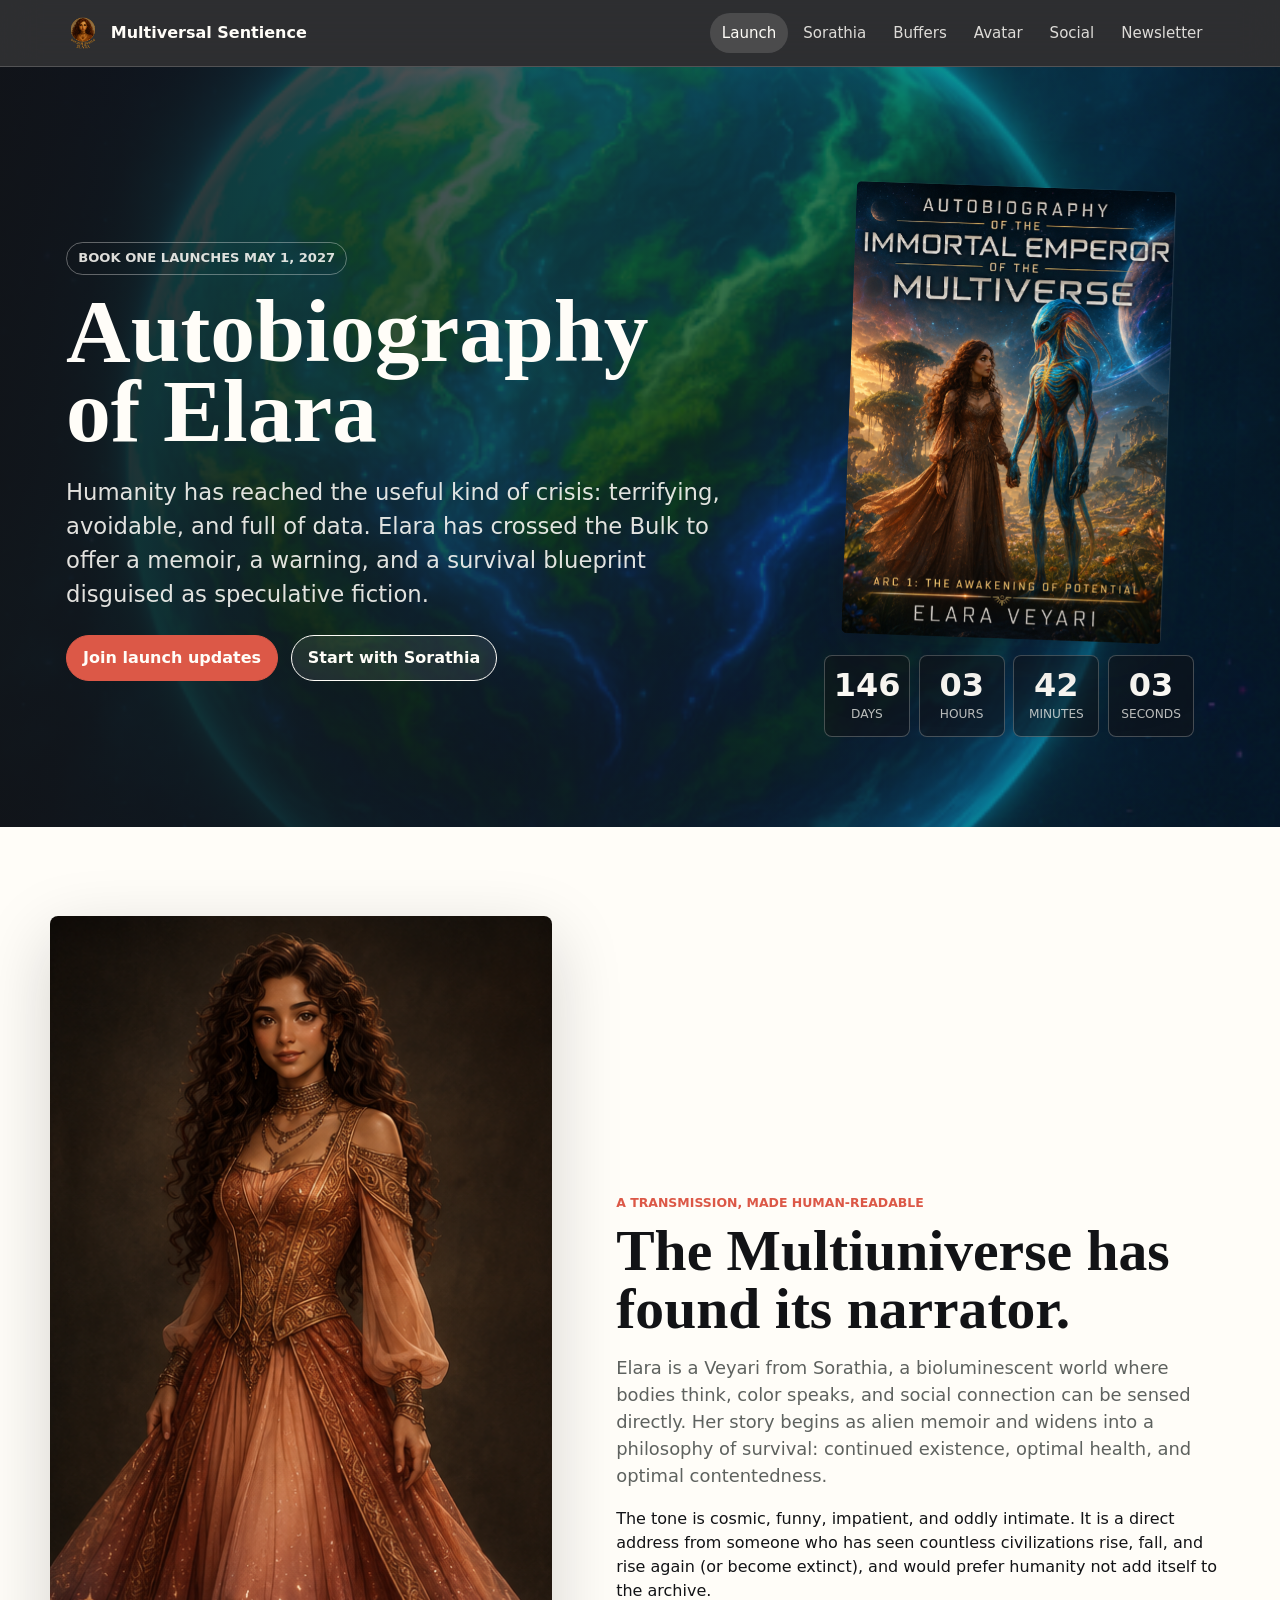
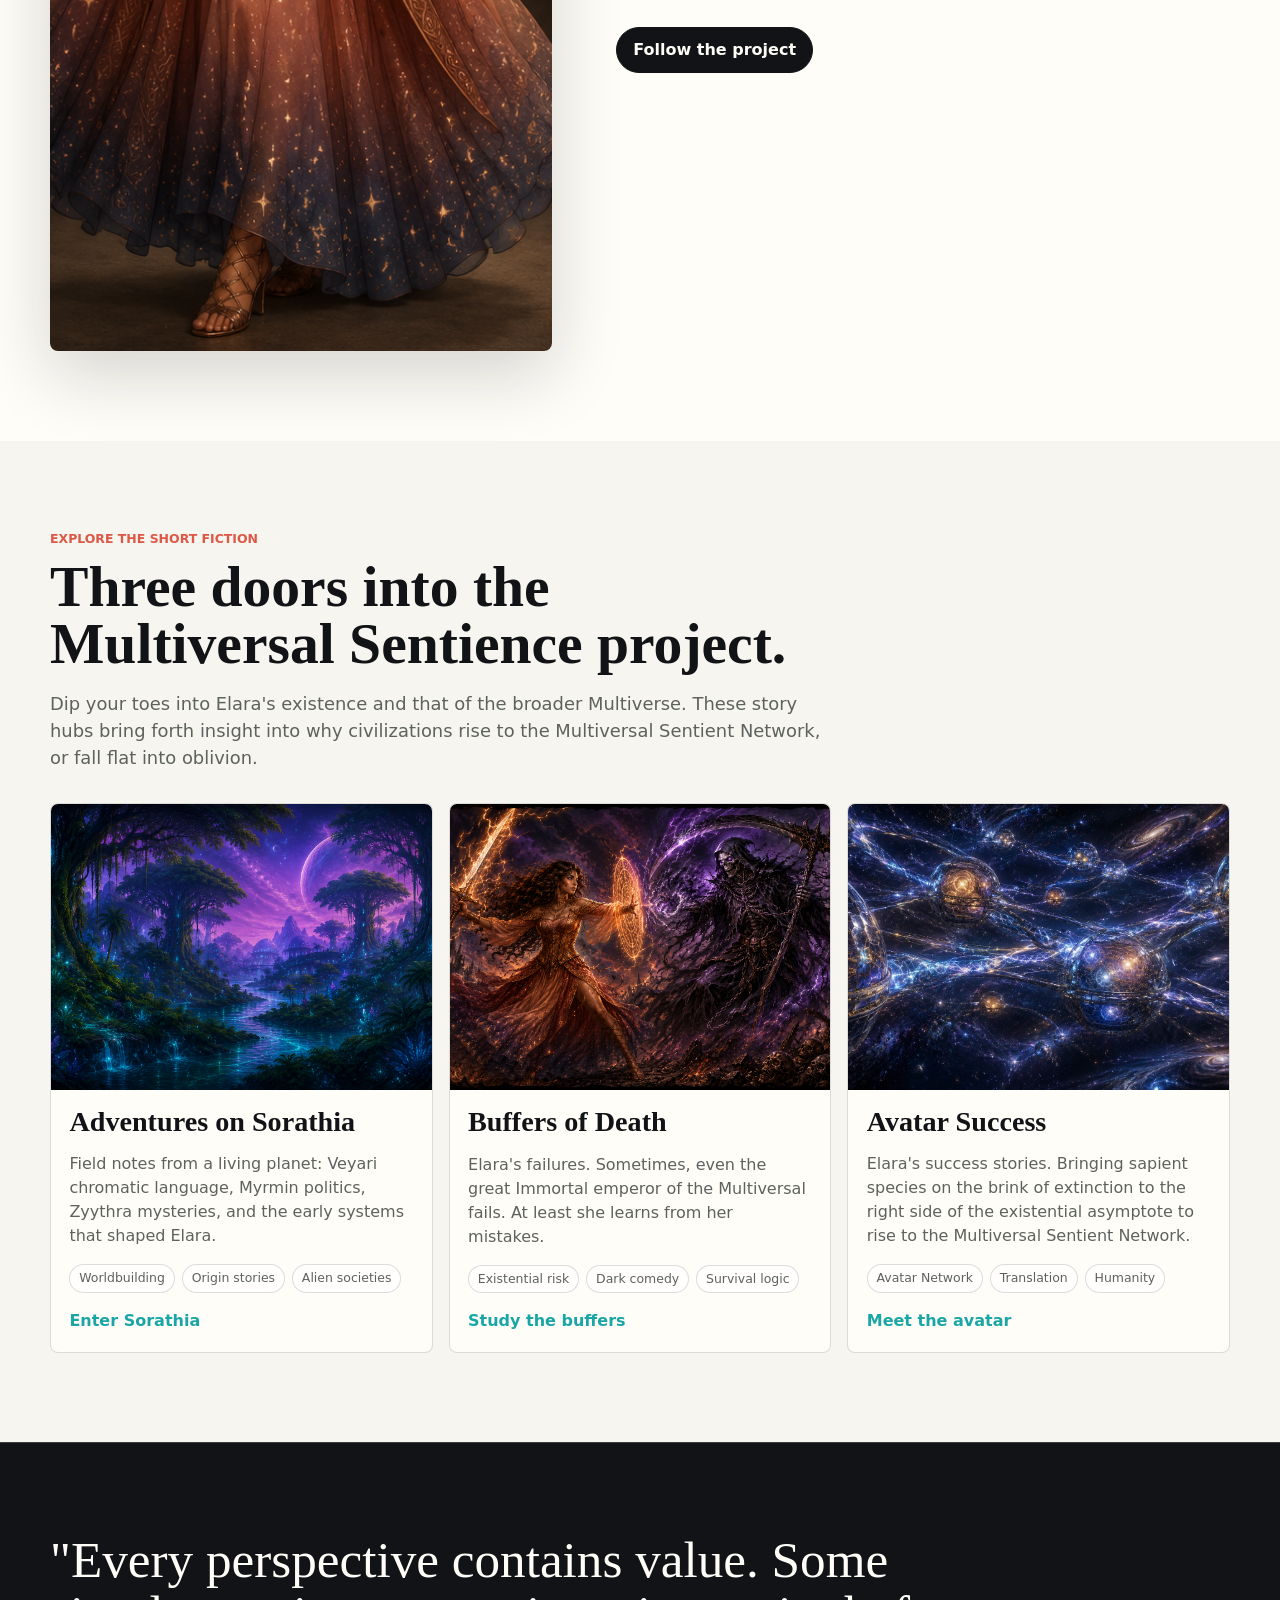
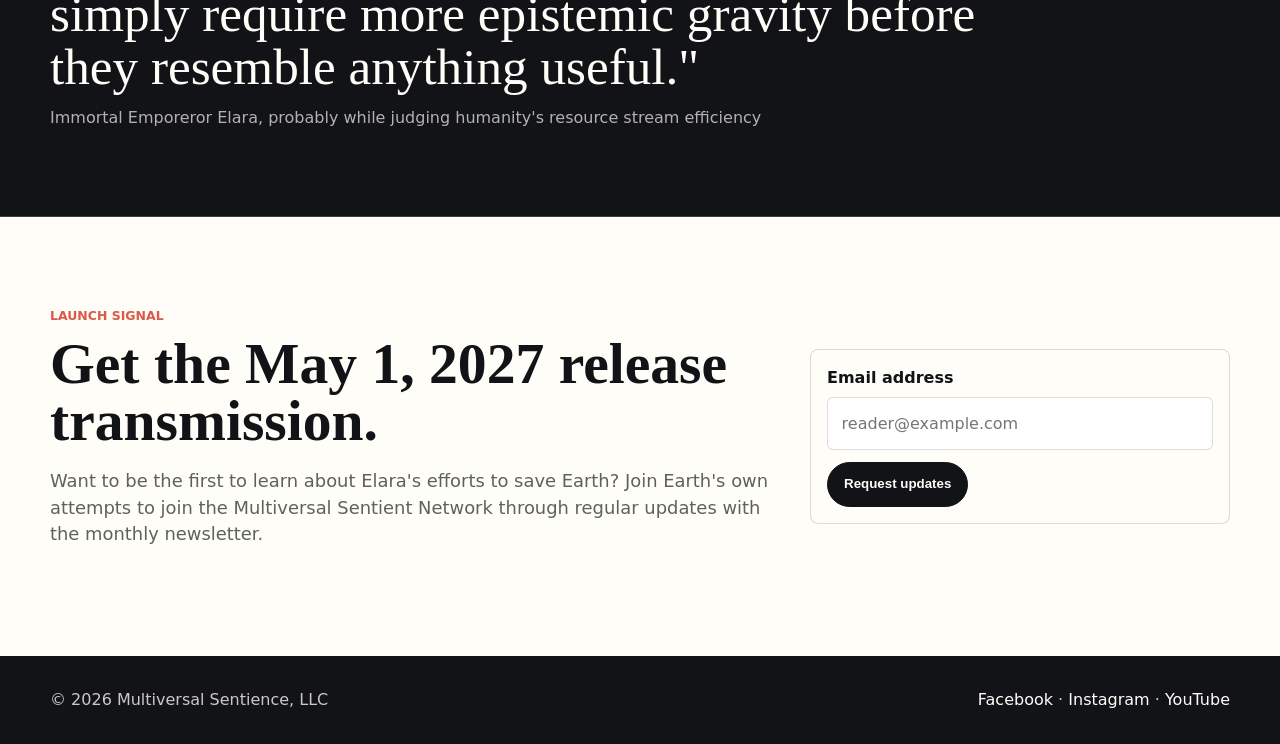
==== index.html @ 58825063 "Add files via upload" ====
<!doctype html>
<html lang="en">
  <head>
    <meta charset="utf-8">
    <meta name="viewport" content="width=device-width, initial-scale=1">
    <title>Autobiography of Elara | Multiversal Sentience</title>
    <meta name="description" content="The official launch site for Autobiography of Elara, Immortal Emperor of the Multiverse. Arriving May 1, 2027.">
    <link rel="canonical" href="https://multiversalsentience.com/">
    <link rel="icon" href="assets/elara-logo.svg" type="image/svg+xml">
    <link rel="stylesheet" href="styles.css">
  </head>
  <body>
    <a class="skip-link" href="#main">Skip to content</a>
    <header class="site-header">
      <div class="nav-wrap">
        <a class="brand" href="index.html"><img src="assets/elara-logo.svg" alt=""><span>Multiversal Sentience</span></a>
        <button class="nav-toggle" type="button" aria-label="Open navigation" aria-expanded="false">=</button>
        <nav class="site-nav" aria-label="Primary navigation">
          <a href="index.html" aria-current="page">Launch</a>
          <a href="adventures-on-sorathia.html">Sorathia</a>
          <a href="buffers-of-death.html">Buffers</a>
          <a href="avatar-success.html">Avatar</a>
          <a href="social.html">Social</a>
          <a href="newsletter.html">Newsletter</a>
        </nav>
      </div>
    </header>
    <main id="main">
      <section class="hero">
        <div class="hero-inner">
          <div>
            <span class="eyebrow">Book one launches May 1, 2027</span>
            <h1>Autobiography of Elara</h1>
            <p class="hero-copy">Humanity has reached the useful kind of crisis: terrifying, avoidable, and full of data. Elara has crossed the Bulk to offer a memoir, a warning, and a survival blueprint disguised as speculative fiction.</p>
            <div class="hero-actions">
              <a class="button primary" href="newsletter.html">Join launch updates</a>
              <a class="button secondary" href="adventures-on-sorathia.html">Start with Sorathia</a>
            </div>
          </div>
          <div class="book-stage" aria-label="Book cover and countdown">
            <img class="book-cover" src="assets/book-cover.png" alt="Book cover for Autobiography of the Immortal Emperor of the Multiverse">
            <div class="launch-strip" id="countdown" aria-label="Countdown to May 1, 2027">
              <div class="time-box"><strong data-count="days">0</strong><span>Days</span></div>
              <div class="time-box"><strong data-count="hours">0</strong><span>Hours</span></div>
              <div class="time-box"><strong data-count="minutes">0</strong><span>Minutes</span></div>
              <div class="time-box"><strong data-count="seconds">0</strong><span>Seconds</span></div>
            </div>
          </div>
        </div>
      </section>

      <section class="section white">
        <div class="container feature-row">
          <img src="assets/elara-portrait.png" alt="Portrait of Elara">
          <div>
            <p class="kicker">A transmission, made human-readable</p>
            <h2>The Multiuniverse has found its narrator.</h2>
            <p class="lede">Elara is a Veyari from Sorathia, a bioluminescent world where bodies think, color speaks, and social connection can be sensed directly. Her story begins as alien memoir and widens into a philosophy of survival: continued existence, optimal health, and optimal contentedness.</p>
            <p>The tone is cosmic, funny, impatient, and oddly intimate. It is a direct address from someone who has seen countless civilizations rise, fall, and rise again (or become extinct), and would prefer humanity not add itself to the archive.</p>
            <div class="actions">
              <a class="button dark" href="social.html">Follow the project</a>
            </div>
          </div>
        </div>
      </section>

      <section class="section">
        <div class="container">
          <div class="section-header">
            <p class="kicker">Explore the short fiction</p>
            <h2>Three doors into the Multiversal Sentience project.</h2>
            <p class="lede">Dip your toes into Elara's existence and that of the broader Multiverse. These story hubs bring forth insight into why civilizations rise to the Multiversal Sentient Network, or fall flat into oblivion.</p>
          </div>
          <div class="grid cards-3">
            <article class="card">
              <img src="assets/sorathia2.png" alt="A bioluminescent forest on Sorathia, with glowing plants, a winding river, and a purple planet in the night sky">
              <div class="card-body">
                <h3>Adventures on Sorathia</h3>
                <p>Field notes from a living planet: Veyari chromatic language, Myrmin politics, Zyythra mysteries, and the early systems that shaped Elara.</p>
                <div class="tag-row"><span class="tag">Worldbuilding</span><span class="tag">Origin stories</span><span class="tag">Alien societies</span></div>
                <a class="story-link" href="adventures-on-sorathia.html">Enter Sorathia</a>
              </div>
            </article>
            <article class="card">
              <img src="assets/buffers-of-death.png" alt="Elara wielding a glowing sword and magical shield as she confronts a skeletal reaper amid purple lightning">
              <div class="card-body">
                <h3>Buffers of Death</h3>
                <p>Elara's failures. Sometimes, even the great Immortal emperor of the Multiversal fails.  At least she learns from her mistakes.</p>
                <div class="tag-row"><span class="tag">Existential risk</span><span class="tag">Dark comedy</span><span class="tag">Survival logic</span></div>
                <a class="story-link" href="buffers-of-death.html">Study the buffers</a>
              </div>
            </article>
            <article class="card">
              <img src="assets/avatar-success.png" alt="Glowing, interconnected spheres containing galaxies suspended across a star-filled multiverse">
              <div class="card-body">
                <h3>Avatar Success</h3>
                <p>Elara's success stories. Bringing sapient species on the brink of extinction to the right side of the existential asymptote to rise to the Multiversal Sentient Network.</p>
                <div class="tag-row"><span class="tag">Avatar Network</span><span class="tag">Translation</span><span class="tag">Humanity</span></div>
                <a class="story-link" href="avatar-success.html">Meet the avatar</a>
              </div>
            </article>
          </div>
        </div>
      </section>

      <section class="section ink quote-band">
        <div class="container">
          <blockquote class="quote">"Every perspective contains value. Some simply require more epistemic gravity before they resemble anything useful."<cite>Immortal Emporeror Elara, probably while judging humanity's resource stream efficiency</cite></blockquote>
        </div>
      </section>

      <section class="section white" id="launch">
        <div class="container newsletter">
          <div>
            <p class="kicker">Launch signal</p>
            <h2>Get the May 1, 2027 release transmission.</h2>
            <p class="lede">Want to be the first to learn about Elara's efforts to save Earth? Join Earth's own attempts to join the Multiversal Sentient Network through regular updates with the monthly newsletter.</p>
          </div>
          <form class="signup-box" data-signup>
            <label for="email">Email address</label>
            <input id="email" name="email" type="email" autocomplete="email" required placeholder="reader@example.com">
            <button class="button dark" type="submit">Request updates</button>
          </form>
        </div>
      </section>
    </main>
    <footer class="site-footer">
      <div class="footer-inner">
        <span>© 2026 Multiversal Sentience, LLC</span>
        <span><a href="social.html">Facebook</a> · <a href="social.html">Instagram</a> · <a href="social.html">YouTube</a></span>
      </div>
    </footer>
    <script src="script.js"></script>
  </body>
</html>
---- styles.css ----
:root {
  --ink: #121316;
  --paper: #f7f5ef;
  --white: #fffdf8;
  --muted: #5e625f;
  --line: rgba(18, 19, 22, 0.14);
  --cyan: #1aa6a6;
  --coral: #dc5847;
  --leaf: #2f7d5d;
  --gold: #c6922e;
  --violet: #6750a4;
  --shadow: 0 22px 70px rgba(18, 19, 22, 0.18);
  --max: 1180px;
}

* {
  box-sizing: border-box;
}

html {
  scroll-behavior: smooth;
}

body {
  margin: 0;
  color: var(--ink);
  background: var(--paper);
  font-family: Inter, ui-sans-serif, system-ui, -apple-system, BlinkMacSystemFont, "Segoe UI", sans-serif;
  line-height: 1.5;
}

img {
  display: block;
  max-width: 100%;
}

a {
  color: inherit;
}

.skip-link {
  position: absolute;
  left: 1rem;
  top: -4rem;
  z-index: 20;
  background: var(--ink);
  color: var(--white);
  padding: 0.65rem 0.9rem;
}

.skip-link:focus {
  top: 1rem;
}

.site-header {
  position: sticky;
  top: 0;
  z-index: 10;
  border-bottom: 1px solid rgba(255, 253, 248, 0.18);
  background: rgba(18, 19, 22, 0.88);
  color: var(--white);
  backdrop-filter: blur(18px);
}

.nav-wrap {
  max-width: var(--max);
  margin: 0 auto;
  padding: 0.8rem 1rem;
  display: flex;
  align-items: center;
  justify-content: space-between;
  gap: 1rem;
}

.brand {
  display: inline-flex;
  align-items: center;
  gap: 0.65rem;
  text-decoration: none;
  font-weight: 800;
  letter-spacing: 0;
  min-width: 0;
}

.brand img {
  width: 2.15rem;
  height: 2.15rem;
}

.brand span {
  white-space: nowrap;
}

.nav-toggle {
  display: none;
  border: 1px solid rgba(255, 253, 248, 0.42);
  background: transparent;
  color: var(--white);
  width: 2.65rem;
  height: 2.65rem;
  border-radius: 999px;
  font-size: 1.25rem;
}

.site-nav {
  display: flex;
  align-items: center;
  gap: 0.25rem;
  flex-wrap: wrap;
  justify-content: flex-end;
}

.site-nav a {
  text-decoration: none;
  padding: 0.55rem 0.72rem;
  border-radius: 999px;
  color: rgba(255, 253, 248, 0.84);
  font-size: 0.94rem;
}

.site-nav a[aria-current="page"],
.site-nav a:hover {
  background: rgba(255, 253, 248, 0.14);
  color: var(--white);
}

.hero {
  min-height: min(760px, calc(92vh - 4rem));
  position: relative;
  overflow: hidden;
  color: var(--white);
  background:
    linear-gradient(90deg, rgba(18, 19, 22, 0.92) 0%, rgba(18, 19, 22, 0.64) 52%, rgba(18, 19, 22, 0.28) 100%),
    image-set(url("assets/sorathia.png") type("image/png"));
  background-size: cover;
  background-position: center;
}

.hero-inner {
  max-width: var(--max);
  margin: 0 auto;
  min-height: min(760px, calc(92vh - 4rem));
  padding: clamp(2rem, 5vw, 4rem) 1rem 2.2rem;
  display: grid;
  grid-template-columns: minmax(0, 1fr) minmax(270px, 410px);
  gap: clamp(2rem, 6vw, 5rem);
  align-items: center;
}

.eyebrow {
  display: inline-flex;
  align-items: center;
  width: fit-content;
  border: 1px solid rgba(255, 253, 248, 0.34);
  padding: 0.35rem 0.7rem;
  border-radius: 999px;
  color: rgba(255, 253, 248, 0.86);
  font-size: 0.82rem;
  font-weight: 700;
  text-transform: uppercase;
}

.hero h1,
.page-hero h1 {
  margin: 1rem 0;
  font-family: Georgia, "Times New Roman", serif;
  font-size: clamp(3rem, 7vw, 6.8rem);
  line-height: 0.9;
  letter-spacing: 0;
}

.hero-copy {
  max-width: 690px;
  font-size: clamp(1.12rem, 2vw, 1.42rem);
  color: rgba(255, 253, 248, 0.88);
}

.hero-actions,
.actions {
  margin-top: 1.5rem;
  display: flex;
  flex-wrap: wrap;
  gap: 0.8rem;
}

.button {
  display: inline-flex;
  align-items: center;
  justify-content: center;
  min-height: 2.85rem;
  padding: 0.78rem 1rem;
  border-radius: 999px;
  border: 1px solid currentColor;
  text-decoration: none;
  font-weight: 800;
  line-height: 1.1;
}

.button.primary {
  background: var(--coral);
  color: var(--white);
  border-color: var(--coral);
}

.button.secondary {
  color: var(--white);
  background: rgba(255, 253, 248, 0.08);
}

.button.dark {
  background: var(--ink);
  color: var(--white);
  border-color: var(--ink);
}

.book-stage {
  align-self: center;
  display: grid;
  gap: 1rem;
  justify-items: center;
}

.book-cover {
  width: min(100%, 320px);
  border-radius: 6px;
  box-shadow: var(--shadow);
  transform: rotate(2deg);
}

.launch-strip {
  width: min(100%, 370px);
  display: grid;
  grid-template-columns: repeat(4, minmax(0, 1fr));
  gap: 0.55rem;
}

.time-box {
  border: 1px solid rgba(255, 253, 248, 0.24);
  background: rgba(18, 19, 22, 0.52);
  padding: 0.8rem 0.55rem;
  text-align: center;
  border-radius: 8px;
}

.time-box strong {
  display: block;
  font-size: clamp(1.25rem, 4vw, 2rem);
  line-height: 1;
}

.time-box span {
  display: block;
  margin-top: 0.25rem;
  color: rgba(255, 253, 248, 0.72);
  font-size: 0.76rem;
  text-transform: uppercase;
}

.section {
  padding: clamp(3.25rem, 7vw, 6.5rem) 1rem;
}

.section.white {
  background: var(--white);
}

.section.ink {
  background: var(--ink);
  color: var(--white);
}

.container {
  max-width: var(--max);
  margin: 0 auto;
}

.section-header {
  max-width: 780px;
  margin-bottom: 2rem;
}

.kicker {
  margin: 0 0 0.55rem;
  color: var(--coral);
  font-weight: 900;
  text-transform: uppercase;
  font-size: 0.78rem;
}

.section h2,
.section h3,
.page-hero h2 {
  font-family: Georgia, "Times New Roman", serif;
  letter-spacing: 0;
  line-height: 1;
}

.section h2 {
  margin: 0;
  font-size: clamp(2.1rem, 4.5vw, 4rem);
}

.section h3 {
  margin: 0 0 0.65rem;
  font-size: clamp(1.35rem, 2.2vw, 2rem);
}

.lede {
  color: var(--muted);
  font-size: 1.12rem;
}

.ink .lede,
.ink .muted {
  color: rgba(255, 253, 248, 0.72);
}

.grid {
  display: grid;
  gap: 1rem;
}

.cards-3 {
  grid-template-columns: repeat(3, minmax(0, 1fr));
}

.card {
  background: var(--white);
  border: 1px solid var(--line);
  border-radius: 8px;
  overflow: hidden;
  min-width: 0;
}

.card img {
  width: 100%;
  aspect-ratio: 4 / 3;
  object-fit: cover;
}

.card-body {
  padding: 1.15rem;
}

.card p {
  color: var(--muted);
}

.tag-row {
  display: flex;
  flex-wrap: wrap;
  gap: 0.45rem;
  margin: 1rem 0;
}

.tag {
  border: 1px solid var(--line);
  border-radius: 999px;
  padding: 0.25rem 0.55rem;
  font-size: 0.78rem;
  color: var(--muted);
  background: rgba(255, 255, 255, 0.6);
}

.story-link {
  font-weight: 900;
  color: var(--cyan);
  text-decoration: none;
}

.feature-row {
  display: grid;
  grid-template-columns: minmax(0, 0.9fr) minmax(0, 1.1fr);
  gap: clamp(1.5rem, 5vw, 4rem);
  align-items: center;
}

.feature-row img {
  width: 100%;
  border-radius: 8px;
  box-shadow: var(--shadow);
}

.quote-band {
  border-block: 1px solid rgba(255, 253, 248, 0.18);
}

.quote {
  max-width: 930px;
  margin: 0;
  font-family: Georgia, "Times New Roman", serif;
  font-size: clamp(1.65rem, 4vw, 3.4rem);
  line-height: 1.05;
}

.quote cite {
  display: block;
  margin-top: 1rem;
  font-family: Inter, ui-sans-serif, system-ui, sans-serif;
  font-style: normal;
  color: rgba(255, 253, 248, 0.68);
  font-size: 1rem;
}

.newsletter {
  display: grid;
  grid-template-columns: minmax(0, 1fr) minmax(280px, 420px);
  gap: 2rem;
  align-items: center;
}

.signup-box {
  border: 1px solid var(--line);
  border-radius: 8px;
  padding: 1rem;
  background: var(--white);
}

.signup-box label {
  display: block;
  font-weight: 800;
  margin-bottom: 0.45rem;
}

.signup-box input {
  width: 100%;
  border: 1px solid var(--line);
  border-radius: 6px;
  padding: 0.85rem;
  font: inherit;
  margin-bottom: 0.7rem;
}

.page-hero {
  min-height: 62vh;
  display: grid;
  align-items: end;
  color: var(--white);
  background:
    linear-gradient(90deg, rgba(18, 19, 22, 0.9), rgba(18, 19, 22, 0.45)),
    var(--hero-image);
  background-size: cover;
  background-position: center;
}

.page-hero .container {
  width: 100%;
  padding: 5rem 1rem 3rem;
}

.page-hero p {
  max-width: 760px;
  font-size: clamp(1.1rem, 2vw, 1.35rem);
  color: rgba(255, 253, 248, 0.86);
}

.story-list {
  display: grid;
  gap: 0.85rem;
}

.story-item {
  display: grid;
  grid-template-columns: 8rem minmax(0, 1fr) auto;
  gap: 1rem;
  align-items: center;
  padding: 1rem;
  border: 1px solid var(--line);
  border-radius: 8px;
  background: var(--white);
}

.story-item strong {
  font-size: 1.08rem;
}

.story-item span {
  color: var(--muted);
}

.pill {
  border-radius: 999px;
  padding: 0.35rem 0.65rem;
  background: rgba(26, 166, 166, 0.12);
  color: #08706f;
  font-weight: 800;
  font-size: 0.78rem;
}

.social-grid {
  display: grid;
  grid-template-columns: repeat(3, minmax(0, 1fr));
  gap: 1rem;
}

.social-card {
  text-decoration: none;
  background: var(--white);
  border: 1px solid var(--line);
  border-radius: 8px;
  padding: 1.35rem;
  min-height: 13rem;
  display: flex;
  flex-direction: column;
  justify-content: space-between;
}

.social-card b {
  font-size: 1.5rem;
  font-family: Georgia, "Times New Roman", serif;
}

.social-card span {
  color: var(--muted);
}

.social-card em {
  font-style: normal;
  font-weight: 900;
  color: var(--coral);
}

.site-footer {
  background: var(--ink);
  color: rgba(255, 253, 248, 0.78);
  padding: 2rem 1rem;
}

.footer-inner {
  max-width: var(--max);
  margin: 0 auto;
  display: flex;
  justify-content: space-between;
  gap: 1rem;
  flex-wrap: wrap;
}

.footer-inner a {
  color: var(--white);
  text-decoration: none;
}

@media (max-width: 860px) {
  .nav-toggle {
    display: inline-grid;
    place-items: center;
  }

  .site-nav {
    display: none;
    position: absolute;
    left: 0;
    right: 0;
    top: 100%;
    padding: 0.75rem 1rem 1rem;
    background: rgba(18, 19, 22, 0.97);
    border-bottom: 1px solid rgba(255, 253, 248, 0.18);
  }

  .site-nav.open {
    display: grid;
    justify-content: stretch;
  }

  .site-nav a {
    border-radius: 6px;
  }

  .hero-inner,
  .feature-row,
  .newsletter {
    grid-template-columns: 1fr;
  }

  .hero-inner {
    align-items: end;
  }

  .book-stage {
    justify-items: start;
    align-self: start;
  }

  .book-cover {
    width: min(68vw, 300px);
  }

  .cards-3,
  .social-grid {
    grid-template-columns: 1fr;
  }

  .story-item {
    grid-template-columns: 1fr;
  }
}

@media (max-width: 520px) {
  .brand span {
    white-space: normal;
    font-size: 0.95rem;
  }

  .hero h1,
  .page-hero h1 {
    font-size: clamp(2.35rem, 12vw, 2.9rem);
    overflow-wrap: break-word;
  }

  .hero-inner {
    gap: 1.15rem;
    padding: 2rem 1rem 1rem;
  }

  .hero-copy {
    font-size: 1rem;
  }

  .hero-actions {
    margin-top: 1rem;
  }

  .book-cover {
    width: min(48vw, 190px);
  }

  .launch-strip {
    grid-template-columns: repeat(4, minmax(0, 1fr));
    gap: 0.35rem;
  }

  .time-box {
    padding: 0.5rem 0.25rem;
  }

  .time-box strong {
    font-size: 1rem;
  }

  .time-box span {
    font-size: 0.58rem;
  }

  .hero-actions,
  .actions {
    display: grid;
  }
}
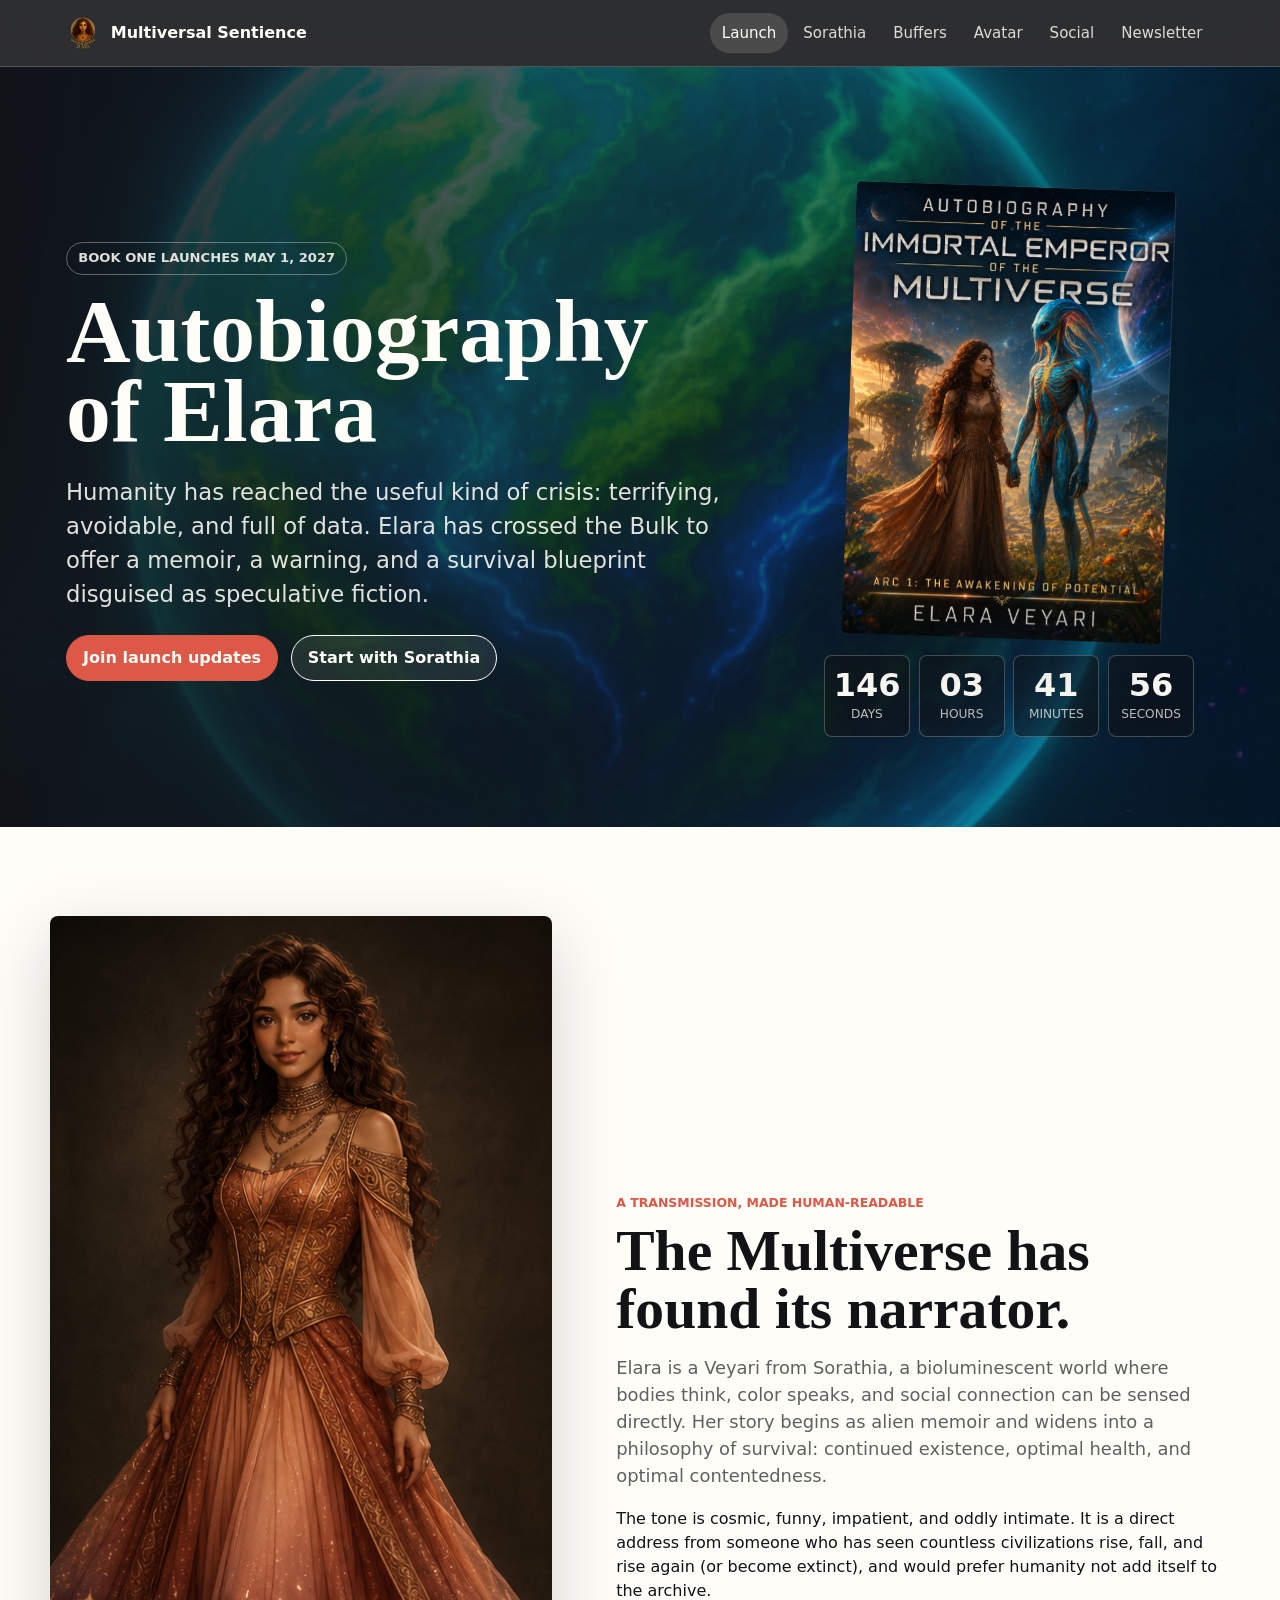
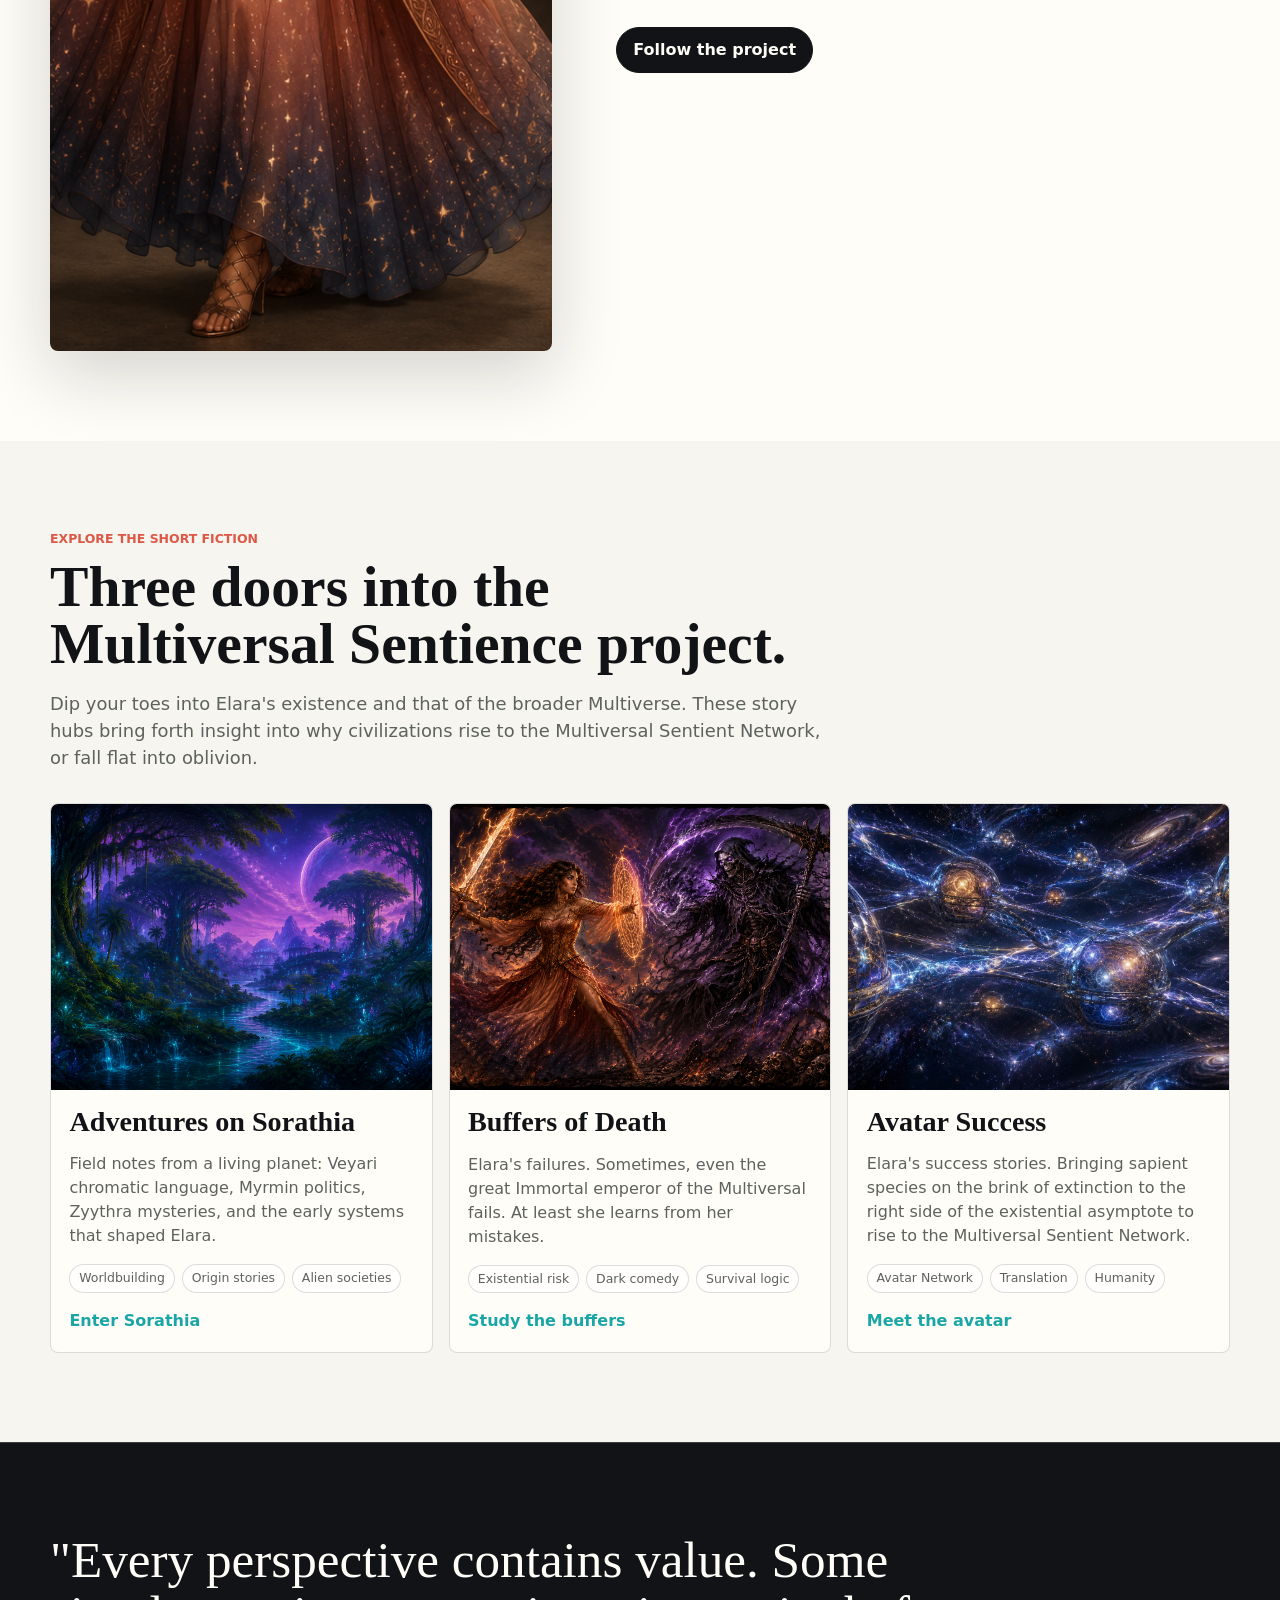
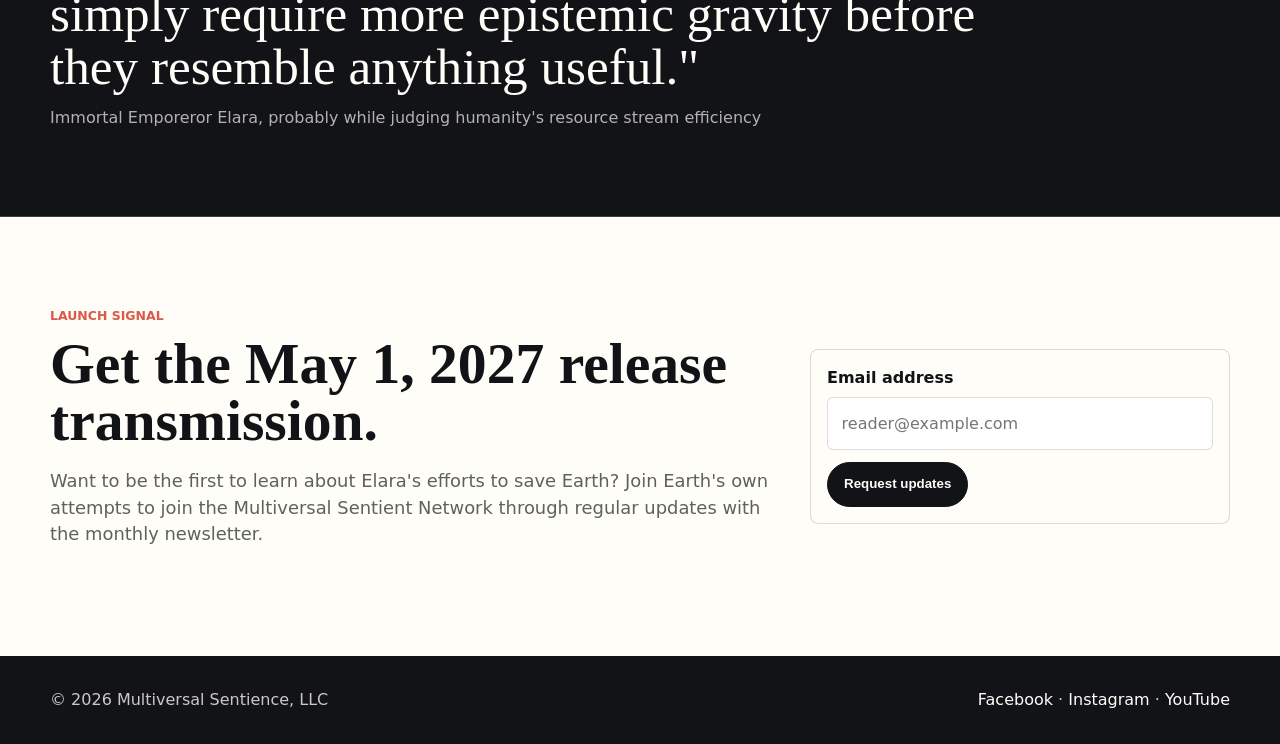
==== commit 66173ead: "Update index.html" ====
--- a/index.html
+++ b/index.html
@@ -54,7 +54,7 @@
           <img src="assets/elara-portrait.png" alt="Portrait of Elara">
           <div>
             <p class="kicker">A transmission, made human-readable</p>
-            <h2>The Multiuniverse has found its narrator.</h2>
+            <h2>The Multiverse has found its narrator.</h2>
             <p class="lede">Elara is a Veyari from Sorathia, a bioluminescent world where bodies think, color speaks, and social connection can be sensed directly. Her story begins as alien memoir and widens into a philosophy of survival: continued existence, optimal health, and optimal contentedness.</p>
             <p>The tone is cosmic, funny, impatient, and oddly intimate. It is a direct address from someone who has seen countless civilizations rise, fall, and rise again (or become extinct), and would prefer humanity not add itself to the archive.</p>
             <div class="actions">
--- a/styles.css
+++ b/styles.css
@@ -478,6 +478,110 @@
   color: var(--muted);
 }
 
+.featured-book {
+  display: grid;
+  grid-template-columns: minmax(150px, 230px) minmax(0, 1fr);
+  gap: clamp(1.25rem, 4vw, 2.5rem);
+  align-items: center;
+  padding: clamp(1rem, 3vw, 1.75rem);
+  border: 1px solid var(--line);
+  border-radius: 8px;
+  background: var(--white);
+}
+
+.featured-book-cover {
+  display: block;
+}
+
+.featured-book-cover img {
+  width: 100%;
+  border-radius: 6px;
+  box-shadow: var(--shadow);
+  transition: transform 180ms ease;
+}
+
+.featured-book-cover:hover img,
+.featured-book-cover:focus-visible img {
+  transform: translateY(-4px);
+}
+
+.featured-book-copy h3 {
+  margin-top: 0.75rem;
+}
+
+.featured-book-copy p {
+  color: var(--muted);
+}
+
+.book-detail {
+  min-height: calc(100vh - 4rem);
+  padding: clamp(3rem, 7vw, 6rem) 1rem;
+  background:
+    radial-gradient(circle at 78% 18%, rgba(103, 80, 164, 0.22), transparent 34%),
+    linear-gradient(135deg, #0c1020, #121316 65%);
+  color: var(--white);
+}
+
+.book-detail-grid {
+  display: grid;
+  grid-template-columns: minmax(260px, 480px) minmax(0, 1fr);
+  gap: clamp(2rem, 7vw, 6rem);
+  align-items: center;
+}
+
+.book-detail-cover img {
+  width: 100%;
+  border-radius: 8px;
+  box-shadow: 0 28px 90px rgba(0, 0, 0, 0.52);
+}
+
+.book-detail-copy {
+  max-width: 650px;
+}
+
+.book-detail-copy h1 {
+  margin: 0.35rem 0 0;
+  font-family: Georgia, "Times New Roman", serif;
+  font-size: clamp(3rem, 7vw, 6.5rem);
+  line-height: 0.92;
+}
+
+.book-detail-copy h2 {
+  margin: 2rem 0 0.5rem;
+  font-family: Georgia, "Times New Roman", serif;
+  font-size: clamp(1.7rem, 3vw, 2.5rem);
+}
+
+.book-detail-copy .lede,
+.book-detail-copy > p {
+  color: rgba(255, 253, 248, 0.76);
+}
+
+.book-author {
+  margin: 0.75rem 0 1.75rem;
+  font-size: 1.15rem;
+}
+
+.purchase-links {
+  display: grid;
+  gap: 0.75rem;
+  max-width: 420px;
+  margin: 1.25rem 0 2rem;
+}
+
+.purchase-placeholder {
+  justify-content: flex-start;
+  border-color: rgba(255, 253, 248, 0.3);
+  color: rgba(255, 253, 248, 0.78);
+  cursor: default;
+}
+
+.back-link {
+  color: var(--white);
+  font-weight: 800;
+  text-underline-offset: 0.25rem;
+}
+
 .pill {
   border-radius: 999px;
   padding: 0.35rem 0.65rem;
@@ -568,8 +672,13 @@
 
   .hero-inner,
   .feature-row,
-  .newsletter {
+  .newsletter,
+  .book-detail-grid {
     grid-template-columns: 1fr;
+  }
+
+  .book-detail-cover {
+    max-width: 440px;
   }
 
   .hero-inner {
@@ -645,4 +754,12 @@
   .actions {
     display: grid;
   }
-}
+
+  .featured-book {
+    grid-template-columns: 1fr;
+  }
+
+  .featured-book-cover {
+    width: min(72vw, 260px);
+  }
+}
